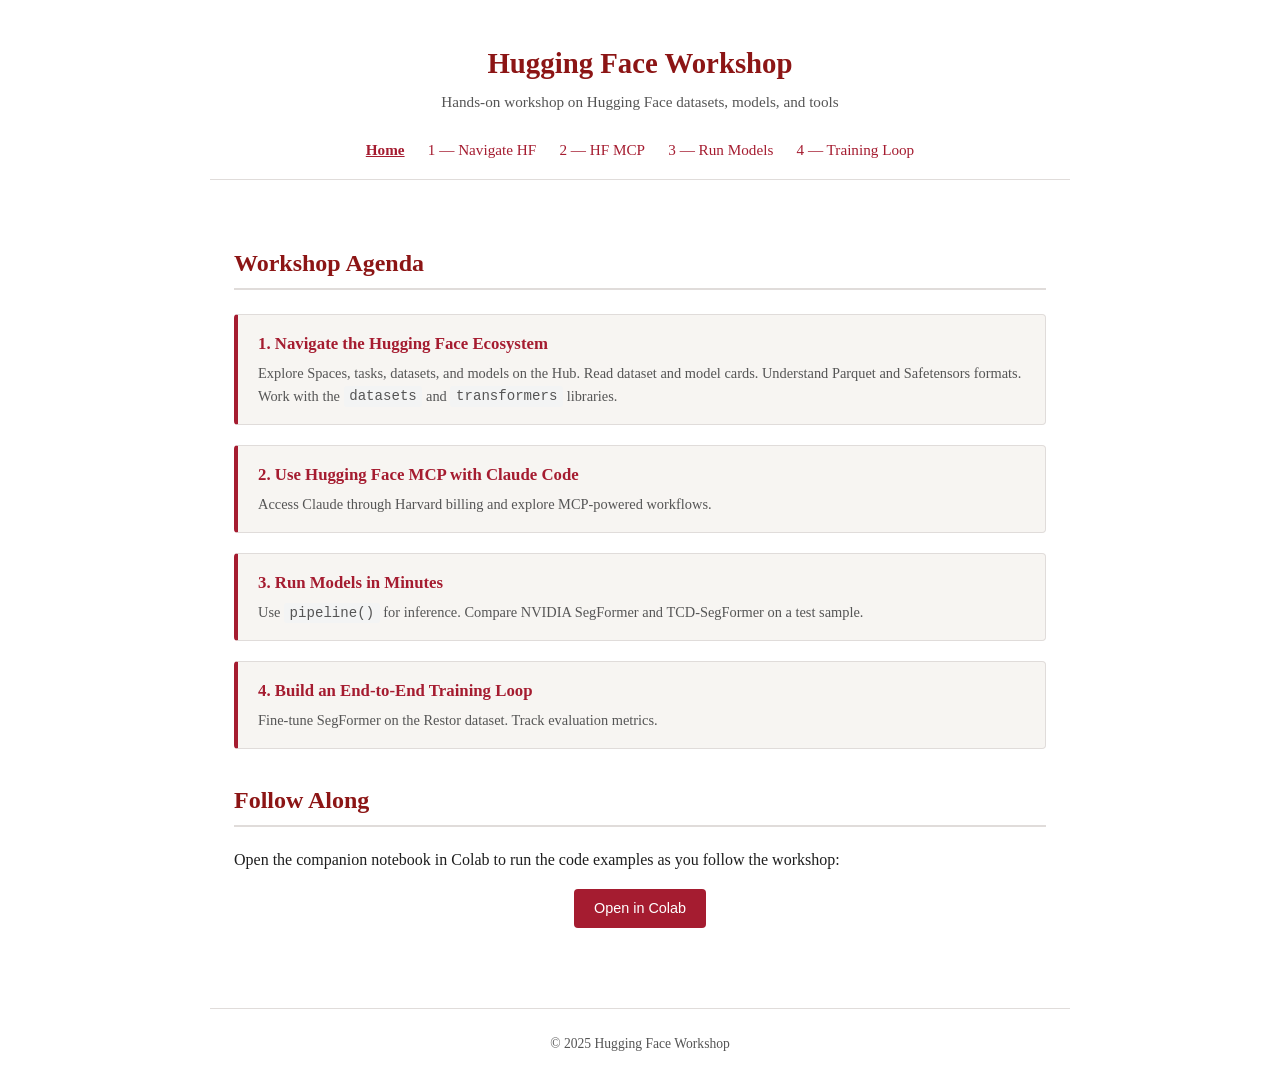
==== docs/index.html @ c6ccbbdd "Add workshop site (sections 1 and 3) and follow-along notebook - docs/: GitHub Pages site with crims" ====
<!DOCTYPE html>
<html lang="en">
<head>
  <meta charset="UTF-8">
  <meta name="viewport" content="width=device-width, initial-scale=1.0">
  <title>Hugging Face Workshop</title>
  <link rel="stylesheet" href="style.css">
</head>
<body>

<header>
  <h1>Hugging Face Workshop</h1>
  <p class="subtitle">Hands-on workshop on Hugging Face datasets, models, and tools</p>
</header>

<nav>
  <a href="index.html" class="active">Home</a>
  <a href="section1.html">1 &mdash; Navigate HF</a>
  <a href="section2.html">2 &mdash; HF MCP</a>
  <a href="section3.html">3 &mdash; Run Models</a>
  <a href="section4.html">4 &mdash; Training Loop</a>
</nav>

<div class="content">

  <h2>Workshop Agenda</h2>

  <div class="session-cards">
    <a href="section1.html" class="session-card">
      <h3>1. Navigate the Hugging Face Ecosystem</h3>
      <p>Explore Spaces, tasks, datasets, and models on the Hub. Read dataset and model cards. Understand Parquet and Safetensors formats. Work with the <code>datasets</code> and <code>transformers</code> libraries.</p>
    </a>
    <a href="section2.html" class="session-card">
      <h3>2. Use Hugging Face MCP with Claude Code</h3>
      <p>Access Claude through Harvard billing and explore MCP-powered workflows.</p>
    </a>
    <a href="section3.html" class="session-card">
      <h3>3. Run Models in Minutes</h3>
      <p>Use <code>pipeline()</code> for inference. Compare NVIDIA SegFormer and TCD-SegFormer on a test sample.</p>
    </a>
    <a href="section4.html" class="session-card">
      <h3>4. Build an End-to-End Training Loop</h3>
      <p>Fine-tune SegFormer on the Restor dataset. Track evaluation metrics.</p>
    </a>
  </div>

  <h2>Follow Along</h2>
  <p>Open the companion notebook in Colab to run the code examples as you follow the workshop:</p>
  <p style="text-align:center;">
    <a href="https://colab.research.google.com/github/audiracmichelle/huggingface_workshop/blob/main/follow_along.ipynb" class="btn">Open in Colab</a>
  </p>


</div>

<footer>
  &copy; 2025 Hugging Face Workshop
</footer>

</body>
</html>
---- docs/style.css ----
/* ── Color palette ── */
:root {
  --crimson: #A51C30;
  --crimson-dark: #8C1515;
  --text: #1E1E1E;
  --text-light: #555555;
  --bg: #FFFFFF;
  --bg-warm: #F7F5F2;
  --code-bg: #F3F4F4;
  --border: #E0DCDA;
}

/* ── Reset & base ── */
*, *::before, *::after { box-sizing: border-box; }
body {
  margin: 0;
  font-family: Georgia, "Times New Roman", serif;
  color: var(--text);
  background: var(--bg);
  line-height: 1.6;
}

/* ── Layout ── */
header, nav, .content, footer {
  max-width: 860px;
  margin: 0 auto;
  padding: 0 1.5rem;
}

/* ── Header ── */
header {
  padding-top: 2rem;
  padding-bottom: 0.5rem;
  text-align: center;
}
header h1 {
  font-size: 1.8rem;
  color: var(--crimson-dark);
  margin: 0.5rem 0 0.25rem;
}
header .subtitle {
  color: var(--text-light);
  font-size: 0.95rem;
  margin: 0;
}

/* ── Navigation ── */
nav {
  text-align: center;
  padding: 0.75rem 1.5rem;
  margin-bottom: 1.5rem;
  border-bottom: 1px solid var(--border);
}
nav a {
  display: inline-block;
  margin: 0.25rem 0.6rem;
  text-decoration: none;
  color: var(--crimson);
  font-size: 0.95rem;
}
nav a:hover { text-decoration: underline; }
nav a.active {
  font-weight: bold;
  text-decoration: underline;
}

/* ── Content area ── */
.content {
  padding-top: 0.5rem;
  padding-bottom: 2rem;
}

/* ── Headings ── */
h2 {
  color: var(--crimson-dark);
  border-bottom: 2px solid var(--border);
  padding-bottom: 0.35rem;
  margin-top: 2rem;
}
h3 {
  color: var(--crimson);
  margin-top: 1.5rem;
}
h4 {
  color: var(--text);
  margin-top: 1.25rem;
  font-size: 1rem;
}

/* ── Links ── */
a { color: var(--crimson); }
a:hover { color: var(--crimson-dark); }

/* ── Session cards (home page) ── */
.session-cards {
  display: grid;
  gap: 1.25rem;
  margin: 1.5rem 0;
}
.session-card {
  display: block;
  text-decoration: none;
  color: var(--text);
  background: var(--bg-warm);
  border: 1px solid var(--border);
  border-left: 4px solid var(--crimson);
  border-radius: 4px;
  padding: 1rem 1.25rem;
  transition: border-color 0.2s;
}
.session-card:hover {
  border-left-color: var(--crimson-dark);
}
.session-card h3 {
  margin: 0 0 0.25rem;
  font-size: 1.05rem;
}
.session-card p {
  margin: 0;
  color: var(--text-light);
  font-size: 0.9rem;
}

/* ── Code blocks ── */
pre {
  background: var(--code-bg);
  border: 1px solid var(--border);
  border-radius: 4px;
  padding: 1rem;
  overflow-x: auto;
  white-space: pre-wrap;
  word-wrap: break-word;
  font-family: "SF Mono", Menlo, Consolas, monospace;
  font-size: 0.88rem;
  line-height: 1.5;
}
code {
  font-family: "SF Mono", Menlo, Consolas, monospace;
  font-size: 0.88rem;
}
p code, li code {
  background: var(--code-bg);
  padding: 0.15em 0.4em;
  border-radius: 3px;
}

/* ── Callout / disclaimer boxes ── */
.callout {
  border: 2px solid var(--crimson);
  background: #FFF3F4;
  border-radius: 4px;
  padding: 0.75rem 1rem;
  margin: 1rem 0;
}
.callout.green {
  background: #d4edda;
  border-color: #28a745;
}
.callout.blue {
  background: #d1ecf1;
  border-color: #17a2b8;
}
.callout.yellow {
  background: #fff3cd;
  border-color: #ff9800;
}
.callout strong { display: block; margin-bottom: 0.25rem; }

/* ── Resource lists ── */
ul.resources {
  list-style: none;
  padding: 0;
}
ul.resources li {
  padding: 0.5rem 0;
  border-bottom: 1px solid var(--border);
}
ul.resources li:last-child { border-bottom: none; }
ul.resources .desc {
  display: block;
  color: var(--text-light);
  font-size: 0.9rem;
}

/* ── Images ── */
.figure {
  text-align: center;
  margin: 1.5rem 0;
}
.figure img {
  max-width: 700px;
  width: 100%;
  border: 1px solid #ddd;
  border-radius: 6px;
}
.figure .caption {
  font-size: 0.8rem;
  color: var(--text-light);
  font-style: italic;
  margin-top: 0.35rem;
}

/* ── Tables ── */
table {
  width: 100%;
  border-collapse: collapse;
  margin: 1rem 0;
}
th {
  background: var(--crimson-dark);
  color: #fff;
  text-align: left;
  padding: 0.6rem 0.75rem;
}
td {
  padding: 0.5rem 0.75rem;
  border-bottom: 1px solid var(--border);
}
tr:nth-child(even) { background: var(--bg-warm); }

/* ── Buttons ── */
.btn {
  display: inline-block;
  background: var(--crimson);
  color: #fff;
  text-decoration: none;
  padding: 0.5rem 1.25rem;
  border-radius: 4px;
  font-family: -apple-system, Helvetica, Arial, sans-serif;
  font-size: 0.9rem;
  transition: background 0.2s;
}
.btn:hover { background: var(--crimson-dark); color: #fff; }

/* ── Footer ── */
footer {
  text-align: center;
  padding: 1.5rem;
  color: var(--text-light);
  font-size: 0.85rem;
  border-top: 1px solid var(--border);
  margin-top: 2rem;
}

/* ── Responsive ── */
@media (max-width: 600px) {
  header h1 { font-size: 1.4rem; }
  nav a { display: block; margin: 0.3rem 0; }
  .content { padding-left: 1rem; padding-right: 1rem; }
}
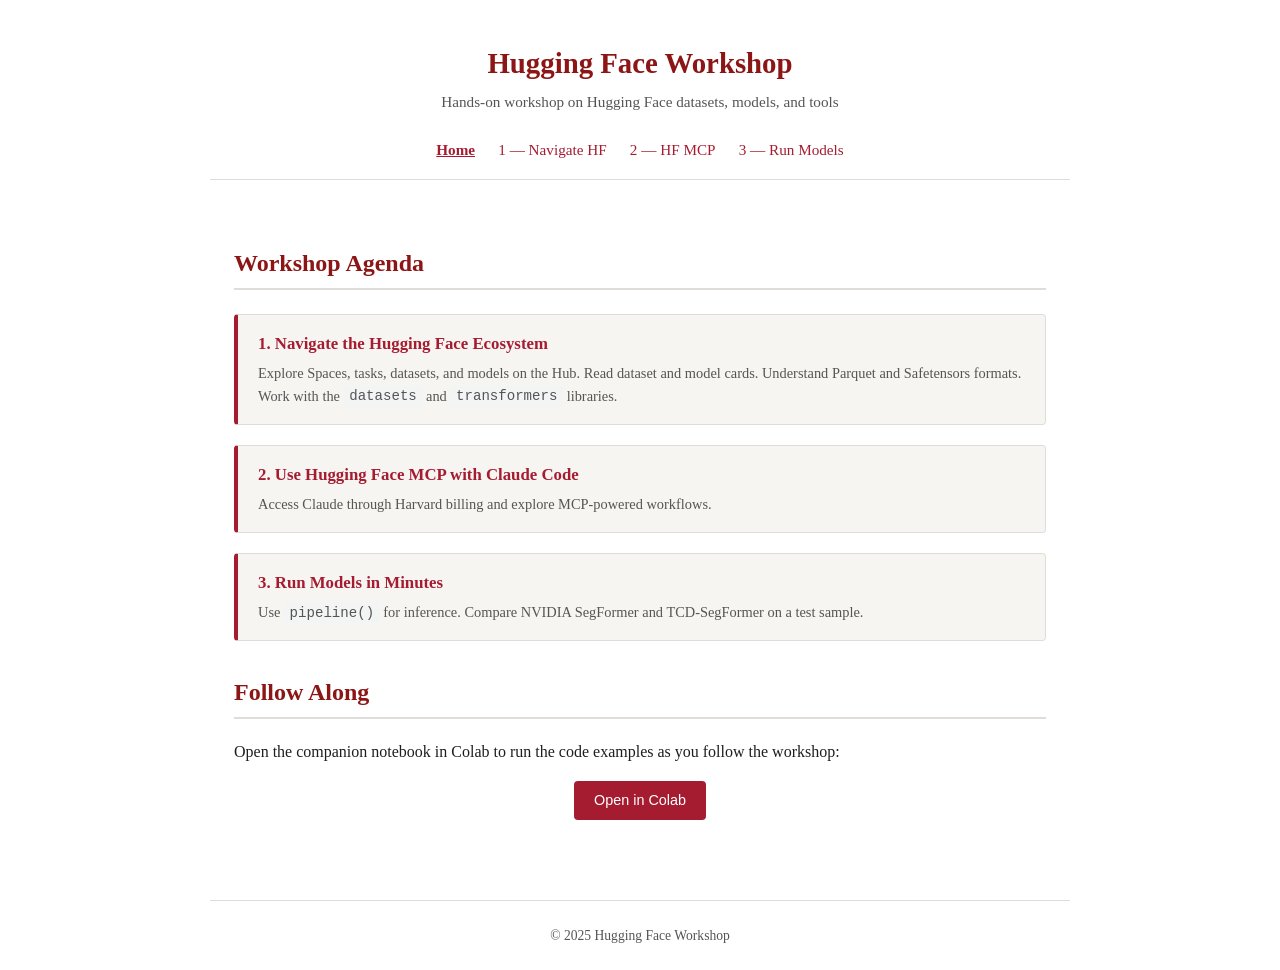
==== commit 25f88ff2: "removed section 4 Fixes #7" ====
--- a/docs/index.html
+++ b/docs/index.html
@@ -18,7 +18,7 @@
   <a href="section1.html">1 &mdash; Navigate HF</a>
   <a href="section2.html">2 &mdash; HF MCP</a>
   <a href="section3.html">3 &mdash; Run Models</a>
-  <a href="section4.html">4 &mdash; Training Loop</a>
+
 </nav>
 
 <div class="content">
@@ -38,10 +38,6 @@
       <h3>3. Run Models in Minutes</h3>
       <p>Use <code>pipeline()</code> for inference. Compare NVIDIA SegFormer and TCD-SegFormer on a test sample.</p>
     </a>
-    <a href="section4.html" class="session-card">
-      <h3>4. Build an End-to-End Training Loop</h3>
-      <p>Fine-tune SegFormer on the Restor dataset. Track evaluation metrics.</p>
-    </a>
   </div>
 
   <h2>Follow Along</h2>
